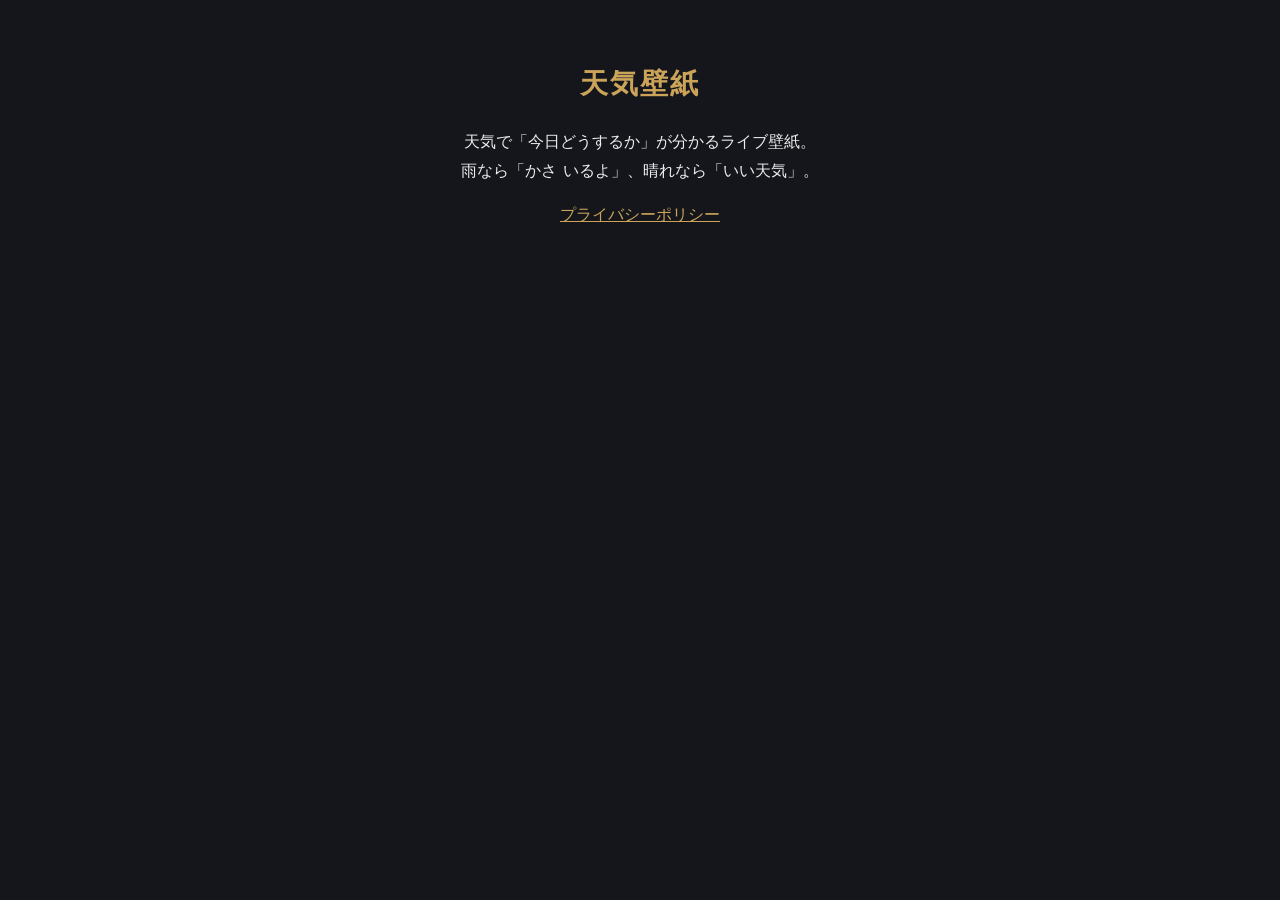
==== index.html @ 2662bd40 "天気壁紙 プライバシーポリシー公開ページ" ====
<!DOCTYPE html>
<html lang="ja">
<head>
<meta charset="utf-8">
<meta name="viewport" content="width=device-width, initial-scale=1">
<title>天気壁紙</title>
<style>
  body { font-family: system-ui, sans-serif; max-width: 720px; margin: 0 auto; padding: 40px 24px;
         line-height: 1.8; color: #ececec; background: #14161c; text-align: center; }
  h1 { color: #cba45a; font-size: 28px; letter-spacing: 2px; }
  a { color: #cba45a; }
</style>
</head>
<body>
<h1>天気壁紙</h1>
<p>天気で「今日どうするか」が分かるライブ壁紙。<br>雨なら「かさ いるよ」、晴れなら「いい天気」。</p>
<p><a href="privacy.html">プライバシーポリシー</a></p>
</body>
</html>
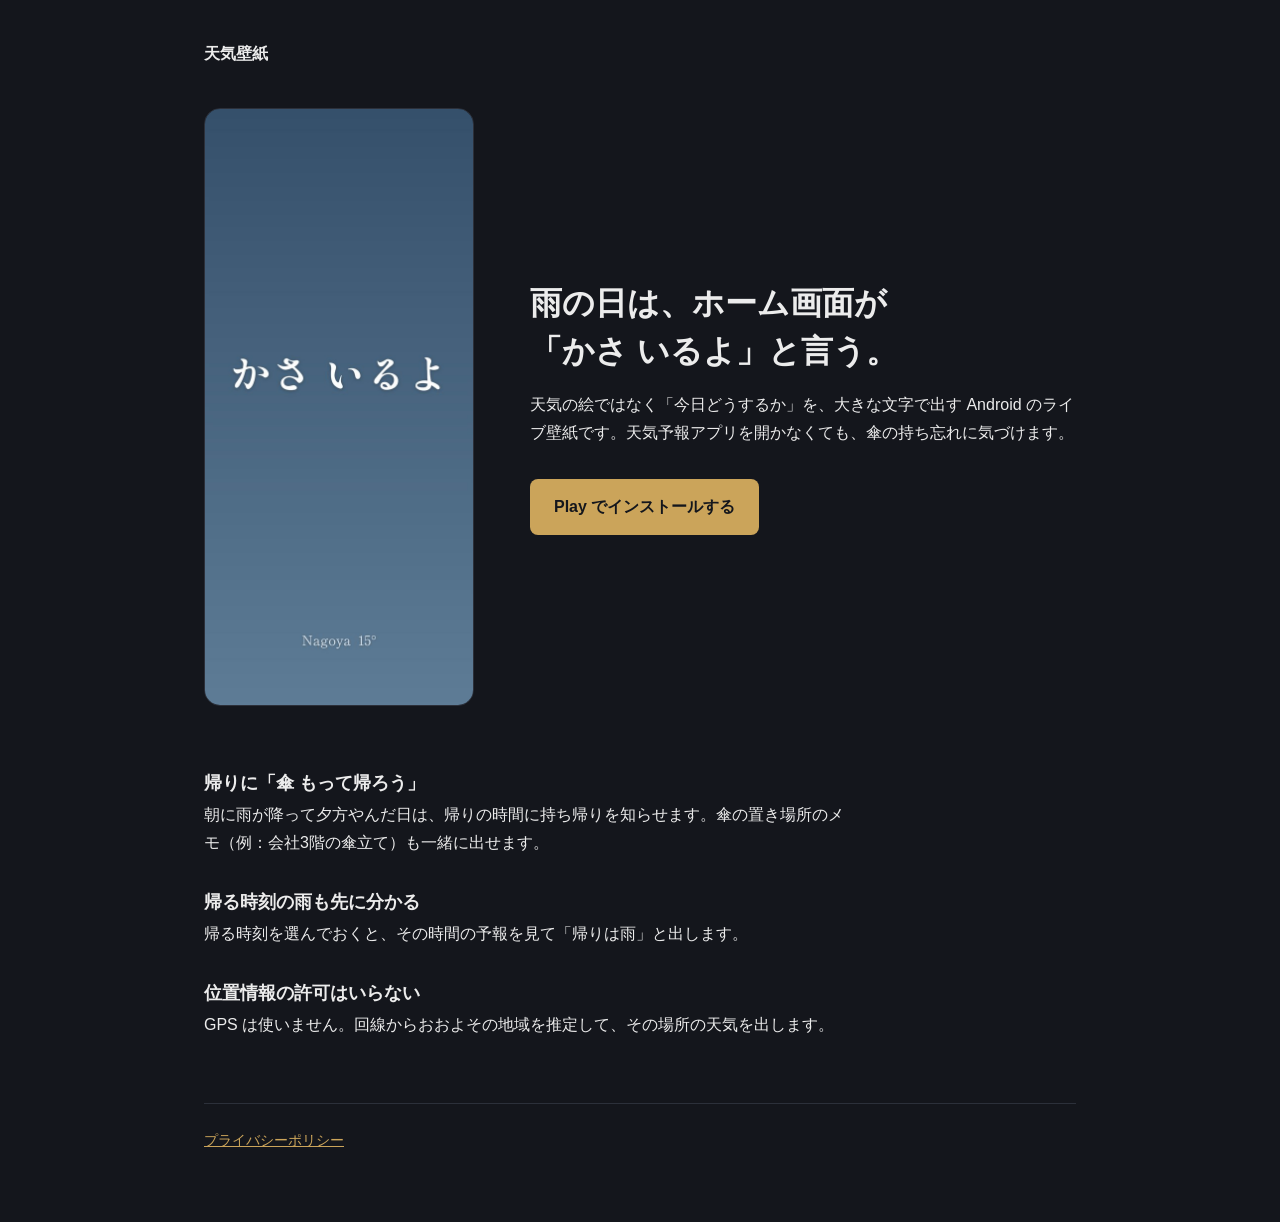
==== commit d137b1af: "トップを紹介ページにし、プライバシーポリシーの見た目をそろえる - トップ: 左揃え、実際の壁紙画面を主役に、Play へのボタンを追加 - プライバシーポリシー: 見た目だけ共通の style.cs" ====
--- a/index.html
+++ b/index.html
@@ -3,17 +3,35 @@
 <head>
 <meta charset="utf-8">
 <meta name="viewport" content="width=device-width, initial-scale=1">
-<title>天気壁紙</title>
-<style>
-  body { font-family: system-ui, sans-serif; max-width: 720px; margin: 0 auto; padding: 40px 24px;
-         line-height: 1.8; color: #ececec; background: #14161c; text-align: center; }
-  h1 { color: #cba45a; font-size: 28px; letter-spacing: 2px; }
-  a { color: #cba45a; }
-</style>
+<title>天気壁紙 - 傘の忘れ防止ができるライブ壁紙</title>
+<meta name="description" content="雨の日は「かさ いるよ」。ホーム画面の言葉で、傘の持ち忘れ・置き忘れを防ぐ Android のライブ壁紙。">
+<link rel="stylesheet" href="style.css">
 </head>
 <body>
-<h1>天気壁紙</h1>
-<p>天気で「今日どうするか」が分かるライブ壁紙。<br>雨なら「かさ いるよ」、晴れなら「いい天気」。</p>
-<p><a href="privacy.html">プライバシーポリシー</a></p>
+<div class="wrap">
+  <p class="site-name">天気壁紙</p>
+
+  <div class="hero">
+    <div class="hero-shot">
+      <img src="img/wallpaper-rain.jpg" width="540" height="1200" alt="雨の日の壁紙。画面の中央に大きく「かさ いるよ」と表示されている">
+    </div>
+    <div class="hero-text">
+      <h1><span class="nb">雨の日は、ホーム画面が</span><span class="nb">「かさ いるよ」と言う。</span></h1>
+      <p>天気の絵ではなく「今日どうするか」を、大きな文字で出す Android のライブ壁紙です。天気予報アプリを開かなくても、傘の<span class="nb">持ち忘れに気づけます。</span></p>
+      <a class="button" href="https://play.google.com/store/apps/details?id=com.toybox.weatherwallpaper">Play でインストールする</a>
+    </div>
+  </div>
+
+  <div class="points">
+    <h2>帰りに「傘 もって帰ろう」</h2>
+    <p>朝に雨が降って夕方やんだ日は、帰りの時間に持ち帰りを知らせます。傘の置き場所のメモ（例：会社3階の傘立て）も一緒に出せます。</p>
+    <h2>帰る時刻の雨も先に分かる</h2>
+    <p>帰る時刻を選んでおくと、その時間の予報を見て「帰りは雨」と出します。</p>
+    <h2>位置情報の許可はいらない</h2>
+    <p>GPS は使いません。回線からおおよその地域を推定して、その場所の天気を出します。</p>
+  </div>
+
+  <p class="foot"><a href="privacy.html">プライバシーポリシー</a></p>
+</div>
 </body>
 </html>
--- a/style.css
+++ b/style.css
@@ -0,0 +1,45 @@
+/* 天気壁紙 紹介サイト 共通の見た目(トップとプライバシーポリシーで共用) */
+:root { --bg: #14161c; --text: #ececec; --muted: #a9adb8; --gold: #cba45a; --line: #2c303a; }
+* { box-sizing: border-box; }
+body { margin: 0; background: var(--bg); color: var(--text);
+       font-family: "Noto Sans JP", "Hiragino Kaku Gothic ProN", "Yu Gothic", Meiryo, sans-serif;
+       font-size: 16px; line-height: 1.75; }
+.wrap { max-width: 920px; margin: 0 auto; padding: 40px 24px 56px; }
+a { color: var(--gold); }
+h1, h2 { line-height: 1.5; font-weight: 700; }
+strong { font-weight: 700; }
+.site-name { margin: 0 0 40px; font-size: 16px; font-weight: 700; }
+.site-name a { text-decoration: none; }
+.nb { display: inline-block; white-space: nowrap; }
+.muted { color: var(--muted); font-size: 14px; }
+
+/* トップ */
+.hero { display: flex; gap: 56px; align-items: center; }
+.hero-shot { flex: 0 0 270px; }
+.hero-shot img { display: block; width: 100%; height: auto; border-radius: 16px; border: 1px solid var(--line); }
+.hero-text h1 { margin: 0 0 16px; font-size: 32px; }
+.hero-text p { margin: 0 0 16px; }
+.button { display: inline-block; margin-top: 16px; padding: 14px 24px; border-radius: 8px;
+          background: var(--gold); color: #14161c; font-weight: 700; text-decoration: none; }
+.button:hover, .button:focus-visible { background: #dbb873; }
+.points { max-width: 640px; margin-top: 64px; }
+.points h2 { margin: 32px 0 4px; font-size: 18px; }
+.points p { margin: 0; }
+.foot { margin-top: 64px; padding-top: 24px; border-top: 1px solid var(--line); font-size: 14px; }
+
+/* プライバシーポリシー */
+.doc { max-width: 720px; }
+.doc h1 { margin: 0 0 8px; font-size: 24px; }
+.doc h2 { margin: 32px 0 8px; font-size: 18px; }
+.doc code { background: #23262f; padding: 1px 5px; border-radius: 4px; }
+
+@media (max-width: 700px) {
+  .wrap { padding: 24px 20px 40px; }
+  .site-name { margin-bottom: 24px; }
+  .hero { flex-direction: column; align-items: flex-start; gap: 28px; }
+  .hero-shot { flex: none; width: 200px; }
+  .hero-text h1 { font-size: 26px; }
+  .doc h1 { font-size: 20px; }
+  .button { display: block; text-align: center; }
+  .points { margin-top: 48px; }
+}
